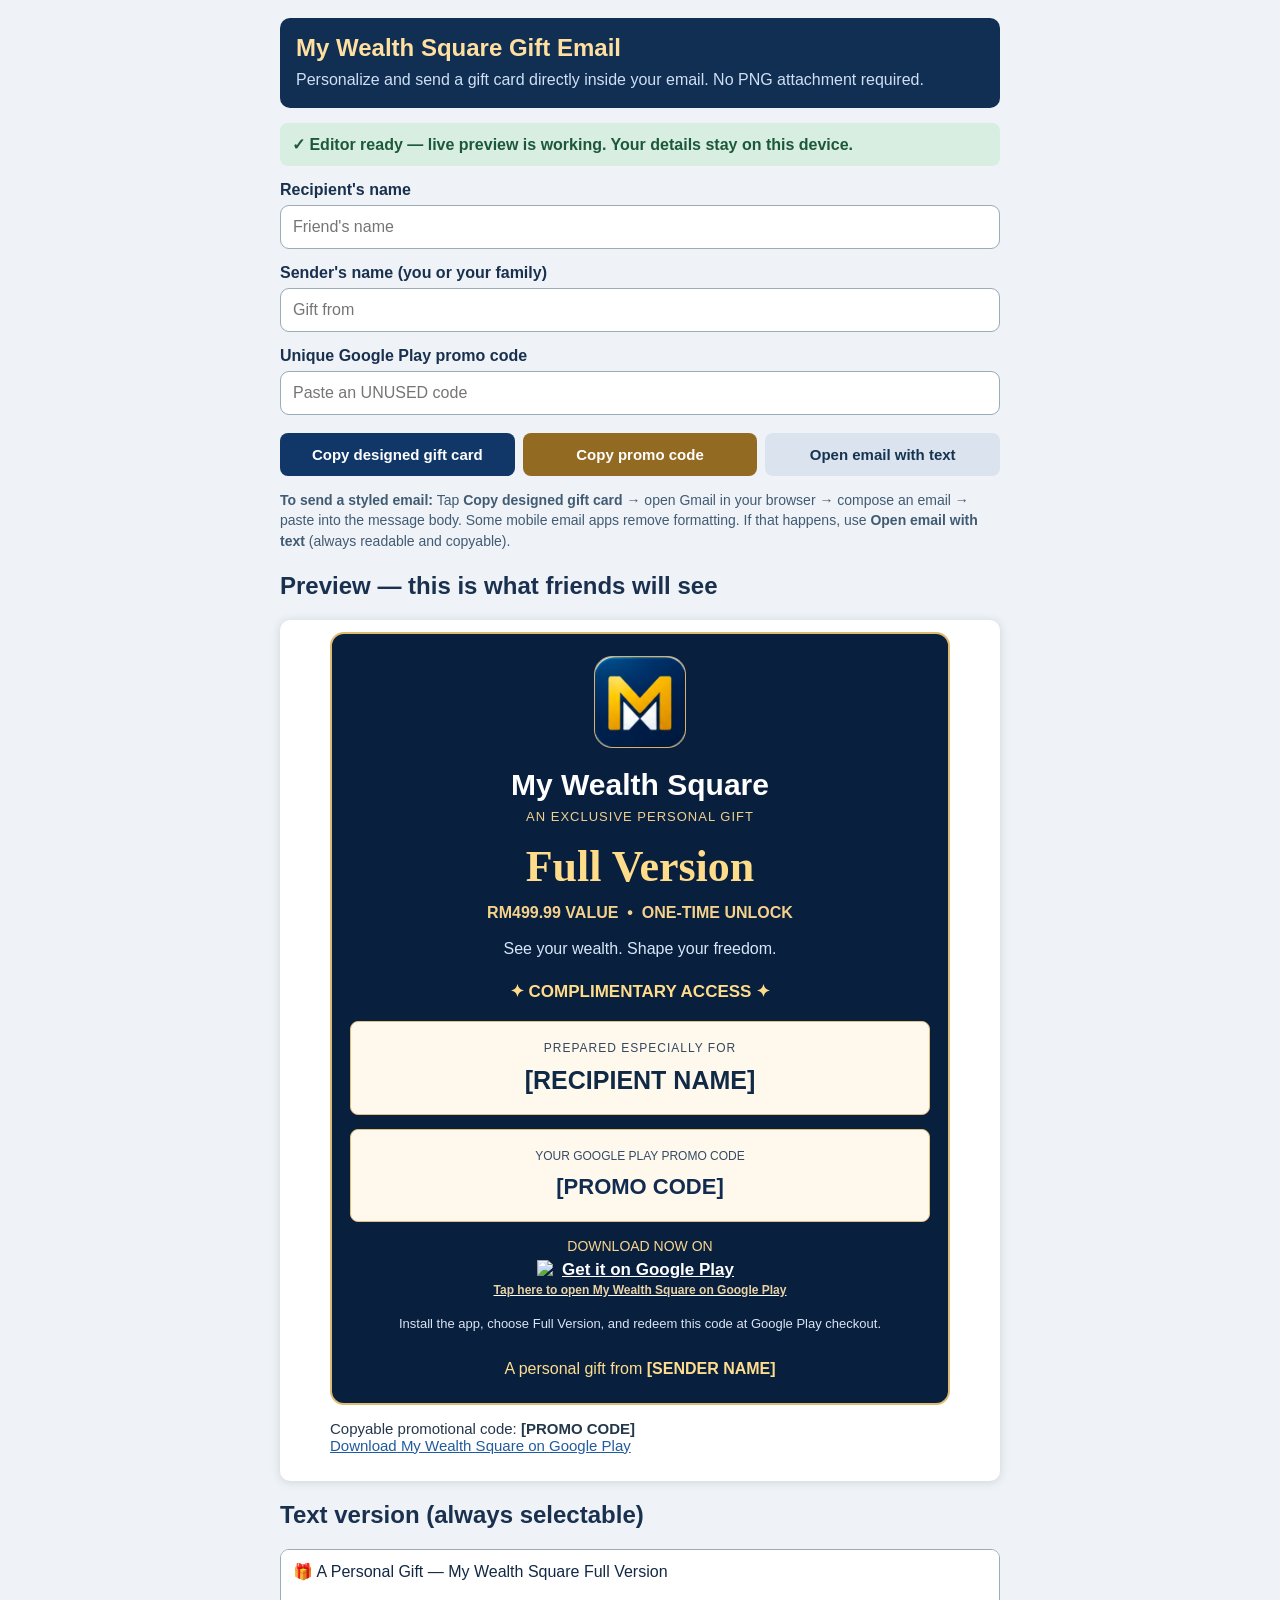
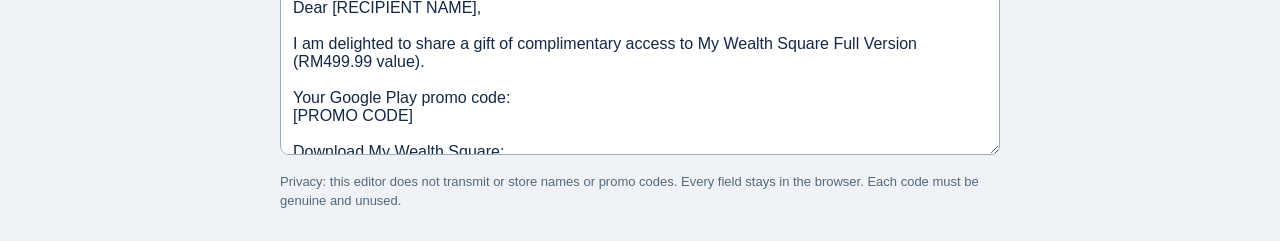
==== gift-email-maker.html @ 87fec9d0 "Add MWS gift email maker with clipboard fallback and editable names" ====
<!doctype html>
<html lang="en"><head><meta charset="utf-8"><meta name="viewport" content="width=device-width,initial-scale=1">
<title>My Wealth Square — Gift Email Maker</title>
<style>
:root{font-family:Arial,Helvetica,sans-serif;color:#19314f}*{box-sizing:border-box}body{background:#eff2f6;margin:0;padding:18px}main{max-width:720px;margin:0 auto}h1{font-size:24px;margin:5px 0 7px;color:#15345f}p{line-height:1.48}label{display:block;font-weight:700;margin:15px 0 6px}input,textarea{border:1px solid #9aabba;border-radius:9px;padding:12px;font:16px Arial;width:100%;background:white;color:#132845}input:focus,textarea:focus{outline:2px solid #d5af67}button{border:0;border-radius:8px;padding:13px 15px;background:#103767;color:#fff;font-weight:bold;font-size:15px;cursor:pointer}button.gold{background:#936a22}button.pale{background:#dae3ee;color:#153451}.buttons{display:flex;gap:8px;flex-wrap:wrap;margin:18px 0 8px}.buttons button{flex:1 1 180px}#ready{padding:12px;border-radius:8px;background:#fae4c7;color:#593d1b;font-weight:700;margin:12px 0}#ready.ok{background:#d8eee1;color:#1c583a}#status{display:none;padding:13px;background:#daebff;border-left:5px solid #2368a6;margin:10px 0 18px;font-weight:700;line-height:1.45}#status.show{display:block}.hint{font-size:14px;color:#415b74}.small{font-size:13px;color:#53697c}#emailPreview{background:#fff;border-radius:10px;padding:12px;box-shadow:0 1px 10px #cdd4db;user-select:text;-webkit-user-select:text}#emailPreview:focus{outline:2px solid #e4b55a}#manual{border:2px solid #c18a3f;padding:12px;background:#fff9eb;border-radius:9px;display:none;margin:16px 0}#manual.show{display:block}.topbar{background:#112e53;border-radius:10px;padding:16px;color:#eff5ff;margin:0 0 15px}.topbar p{margin:6px 0 0;color:#cfe0f5}a{color:#215b9d}h2{margin-top:20px}strong{overflow-wrap:anywhere}
</style></head><body><main>
<header class="topbar"><h1 style="color:#ffe0a0;margin:0">My Wealth Square Gift Email</h1><p>Personalize and send a gift card directly inside your email. No PNG attachment required.</p></header>
<div id="ready">Checking browser support… If this message never changes, open this file in Chrome instead of a document preview.</div>
<label for="recipient">Recipient's name</label><input id="recipient" placeholder="Friend's name" autocomplete="off">
<label for="sender">Sender's name (you or your family)</label><input id="sender" placeholder="Gift from" autocomplete="off">
<label for="promo">Unique Google Play promo code</label><input id="promo" placeholder="Paste an UNUSED code" autocomplete="off" spellcheck="false" autocapitalize="off">
<div class="buttons"><button type="button" id="copyCard">Copy designed gift card</button><button type="button" id="copyCode" class="gold">Copy promo code</button><button type="button" id="openEmail" class="pale">Open email with text</button></div>
<div id="status" role="status" aria-live="polite"></div>
<div id="manual"><b>Manual copying is available:</b><p>Tap the preview below, select the gift card, choose Copy, then paste into your email. On a computer you can also use Ctrl+C after pressing Select Gift Card.</p><button type="button" id="selectCard">Select gift card</button></div>
<p class="hint"><b>To send a styled email:</b> Tap <b>Copy designed gift card</b> → open Gmail in your browser → compose an email → paste into the message body. Some mobile email apps remove formatting. If that happens, use <b>Open email with text</b> (always readable and copyable).</p>
<h2>Preview — this is what friends will see</h2>
<div id="emailPreview" tabindex="0">
<table role="presentation" width="100%" style="border:2px solid #dbba72;background:#081e3d;color:#fff;font:16px Arial, sans-serif"><tr><td style="text-align:center;padding:25px;color:#ffe0a0;font-size:26px"><b>My Wealth Square</b></td></tr><tr><td style="text-align:center;padding:25px">A PERSONAL FULL VERSION GIFT<br><br>Enter details above to personalize.</td></tr></table>
</div>
<h2>Text version (always selectable)</h2><textarea id="plain" rows="10" readonly aria-label="Copyable plain-text gift email">A Personal Gift — My Wealth Square Full Version</textarea>
<p class="small">Privacy: this editor does not transmit or store names or promo codes. Every field stays in the browser. Each code must be genuine and unused.</p>
</main><script>
(function(){
'use strict';
const APP='https://play.google.com/store/apps/details?id=com.lbp.balancesheetsquare';
const LOGO='https://lbp1122.github.io/my-wealth-square-site/assets/mws-approved-logo.jpg';
const PLAY='https://play.google.com/intl/en_us/badges/static/images/badges/en_badge_web_generic.png';
const el=id=>document.getElementById(id);
const esc=s=>String(s).replace(/&/g,'&amp;').replace(/</g,'&lt;').replace(/>/g,'&gt;').replace(/"/g,'&quot;').replace(/'/g,'&#39;');
const vals=()=>({recipient:el('recipient').value.trim()||'[RECIPIENT NAME]',sender:el('sender').value.trim()||'[SENDER NAME]',code:el('promo').value.trim()||'[PROMO CODE]'});
function richHTML(){
 const v=vals(), to=esc(v.recipient),from=esc(v.sender),code=esc(v.code);
 return `<table role="presentation" cellpadding="0" cellspacing="0" border="0" width="100%" style="width:100%;max-width:620px;margin:0 auto;background:#091f3e;border:2px solid #dfbb72;border-radius:14px;color:#fff;font-family:Arial,Helvetica,sans-serif"><tr><td align="center" style="padding:22px 15px 4px"><img src="${LOGO}" width="92" height="92" alt="MWS" style="width:92px;height:92px;border-radius:18px;border:1px solid #d9b16a"></td></tr><tr><td align="center" style="color:#fff;font-size:30px;font-weight:bold;padding:12px 8px 5px">My Wealth Square</td></tr><tr><td align="center" style="color:#efd091;font-size:13px;letter-spacing:1px;padding:2px 12px">AN EXCLUSIVE PERSONAL GIFT</td></tr><tr><td align="center" style="font:bold 44px Georgia,serif;color:#ffdc8a;padding:15px 5px 4px">Full Version</td></tr><tr><td align="center" style="font:bold 16px Arial;color:#f5d28b;padding:8px 8px 10px">RM499.99 VALUE &nbsp;•&nbsp; ONE-TIME UNLOCK</td></tr><tr><td align="center" style="color:#d7e7fa;font:16px Arial;padding:8px 10px 18px">See your wealth. Shape your freedom.</td></tr><tr><td align="center" style="color:#ffdc8a;font-weight:bold;font-size:17px;padding:5px 10px 19px">✦ COMPLIMENTARY ACCESS ✦</td></tr><tr><td style="padding:0 18px"><table role="presentation" width="100%" style="width:100%;background:#fff9ed;border:1px solid #e1c07d;border-radius:8px"><tr><td align="center" style="color:#34475d;font-size:12px;letter-spacing:1px;padding:17px 8px 3px">PREPARED ESPECIALLY FOR</td></tr><tr><td align="center" style="color:#102944;font-size:25px;font-weight:bold;padding:6px 10px 17px;overflow-wrap:anywhere">${to}</td></tr></table></td></tr><tr><td style="padding:14px 18px 0"><table role="presentation" width="100%" style="width:100%;background:#fff9ed;border:1px solid #e1c07d;border-radius:8px"><tr><td align="center" style="color:#334b66;font-size:12px;padding:17px 8px 4px">YOUR GOOGLE PLAY PROMO CODE</td></tr><tr><td align="center" style="color:#112c50;font-size:22px;font-weight:bold;padding:5px 8px 19px;overflow-wrap:anywhere;user-select:text">${code}</td></tr></table></td></tr><tr><td align="center" style="padding:16px 15px 4px;color:#f7d58f;font-size:14px">DOWNLOAD NOW ON</td></tr><tr><td align="center" style="padding:2px 12px 10px"><a href="${APP}" target="_blank" style="display:inline-block;color:#fff;text-decoration:underline;font-size:17px;font-weight:bold"><img src="${PLAY}" alt="Get it on Google Play" width="206" style="display:block;width:206px;max-width:100%;border:0"><span style="display:block;color:#e9d2a4;font-size:12px;margin-top:3px">Tap here to open My Wealth Square on Google Play</span></a></td></tr><tr><td align="center" style="font-size:13px;color:#d9e4f4;padding:8px 12px 14px">Install the app, choose Full Version, and redeem this code at Google Play checkout.</td></tr><tr><td align="center" style="color:#ffdd8f;padding:15px 10px 25px;font-size:16px">A personal gift from <b>${from}</b></td></tr></table><p style="font:15px Arial,Helvetica,sans-serif;color:#24374b;margin:15px auto;max-width:620px">Copyable promotional code: <b>${code}</b><br><a href="${APP}">Download My Wealth Square on Google Play</a></p>`;
}
function plainText(){const v=vals();return `🎁 A Personal Gift — My Wealth Square Full Version

Dear ${v.recipient},

I am delighted to share a gift of complimentary access to My Wealth Square Full Version (RM499.99 value).

Your Google Play promo code:
${v.code}

Download My Wealth Square:
${APP}

Open the app, select Full Version and redeem the promo code through Google Play checkout.

A personal gift from ${v.sender}`;}
function update(){el('emailPreview').innerHTML=richHTML();el('plain').value=plainText();}
function show(s,kind='info'){const o=el('status');o.textContent=s;o.className='show';o.style.borderLeftColor=kind==='error'?'#b44931':'#2368a6';o.scrollIntoView({block:'nearest',behavior:'smooth'});}
function selectPreview(){const p=el('emailPreview'),range=document.createRange(),sel=window.getSelection();p.focus();range.selectNodeContents(p);sel.removeAllRanges();sel.addRange(range);}
function legacyCopySelection(){try{selectPreview();const success=document.execCommand('copy');window.getSelection()?.removeAllRanges();return !!success;}catch(e){return false;}}
function legacyCopyText(text){const ta=document.createElement('textarea');ta.value=text;ta.readOnly=true;ta.setAttribute('aria-hidden','true');ta.style.cssText='position:fixed;top:20px;left:10px;opacity:0.001;width:100px;height:20px';document.body.appendChild(ta);ta.focus();ta.select();let ok=false;try{ok=document.execCommand('copy');}catch(e){}ta.remove();return !!ok;}
function manualCopy(){el('manual').classList.add('show');show('Copying is blocked here. Select the gift card below and copy it manually, or use Open email with text.','error');}
// Use legacy selection during a direct click, BEFORE any asynchronous permission attempt.
el('copyCard').addEventListener('click',function(){update();show('Copying your formatted gift card…');
  if(legacyCopySelection()){show('✓ Formatted card copied. Now paste it into Gmail’s message body.');return;}
  if(navigator.clipboard && window.ClipboardItem && window.isSecureContext){
    const rich=richHTML(),plain=plainText();
    navigator.clipboard.write([new ClipboardItem({'text/html':new Blob([rich],{type:'text/html'}),'text/plain':new Blob([plain],{type:'text/plain'})})]).then(()=>show('✓ Formatted gift card copied. Paste into Gmail.')).catch(()=>manualCopy());
  }else manualCopy();
});
el('copyCode').addEventListener('click',function(){const c=el('promo').value.trim();if(!c){show('Please enter a real promotional code first.','error');el('promo').focus();return;}
if(legacyCopyText(c)){show('✓ Promotional code copied.');return;}
if(navigator.clipboard && window.isSecureContext){navigator.clipboard.writeText(c).then(()=>show('✓ Promotional code copied.')).catch(()=>{el('promo').focus();el('promo').select();show('Clipboard is blocked. Your code is selected: choose Copy from the phone menu.','error');});}
else{el('promo').focus();el('promo').select();show('Your code is selected. Choose Copy from the phone menu.','error');}
});
el('selectCard').addEventListener('click',function(){selectPreview();show('Gift card selected. Press Ctrl+C or tap Copy on the selection menu.');});
el('openEmail').addEventListener('click',function(){const subj='A personal gift for you — My Wealth Square Full Version';const body=plainText();const href='mailto:?subject='+encodeURIComponent(subj)+'&body='+encodeURIComponent(body);show('Opening your email app with a copyable code and a working Play Store link…');window.location.href=href;});
for(const id of ['recipient','sender','promo']) el(id).addEventListener('input',update);
update();el('ready').className='ok';el('ready').textContent='✓ Editor ready — live preview is working. Your details stay on this device.';
})();
</script></body></html>
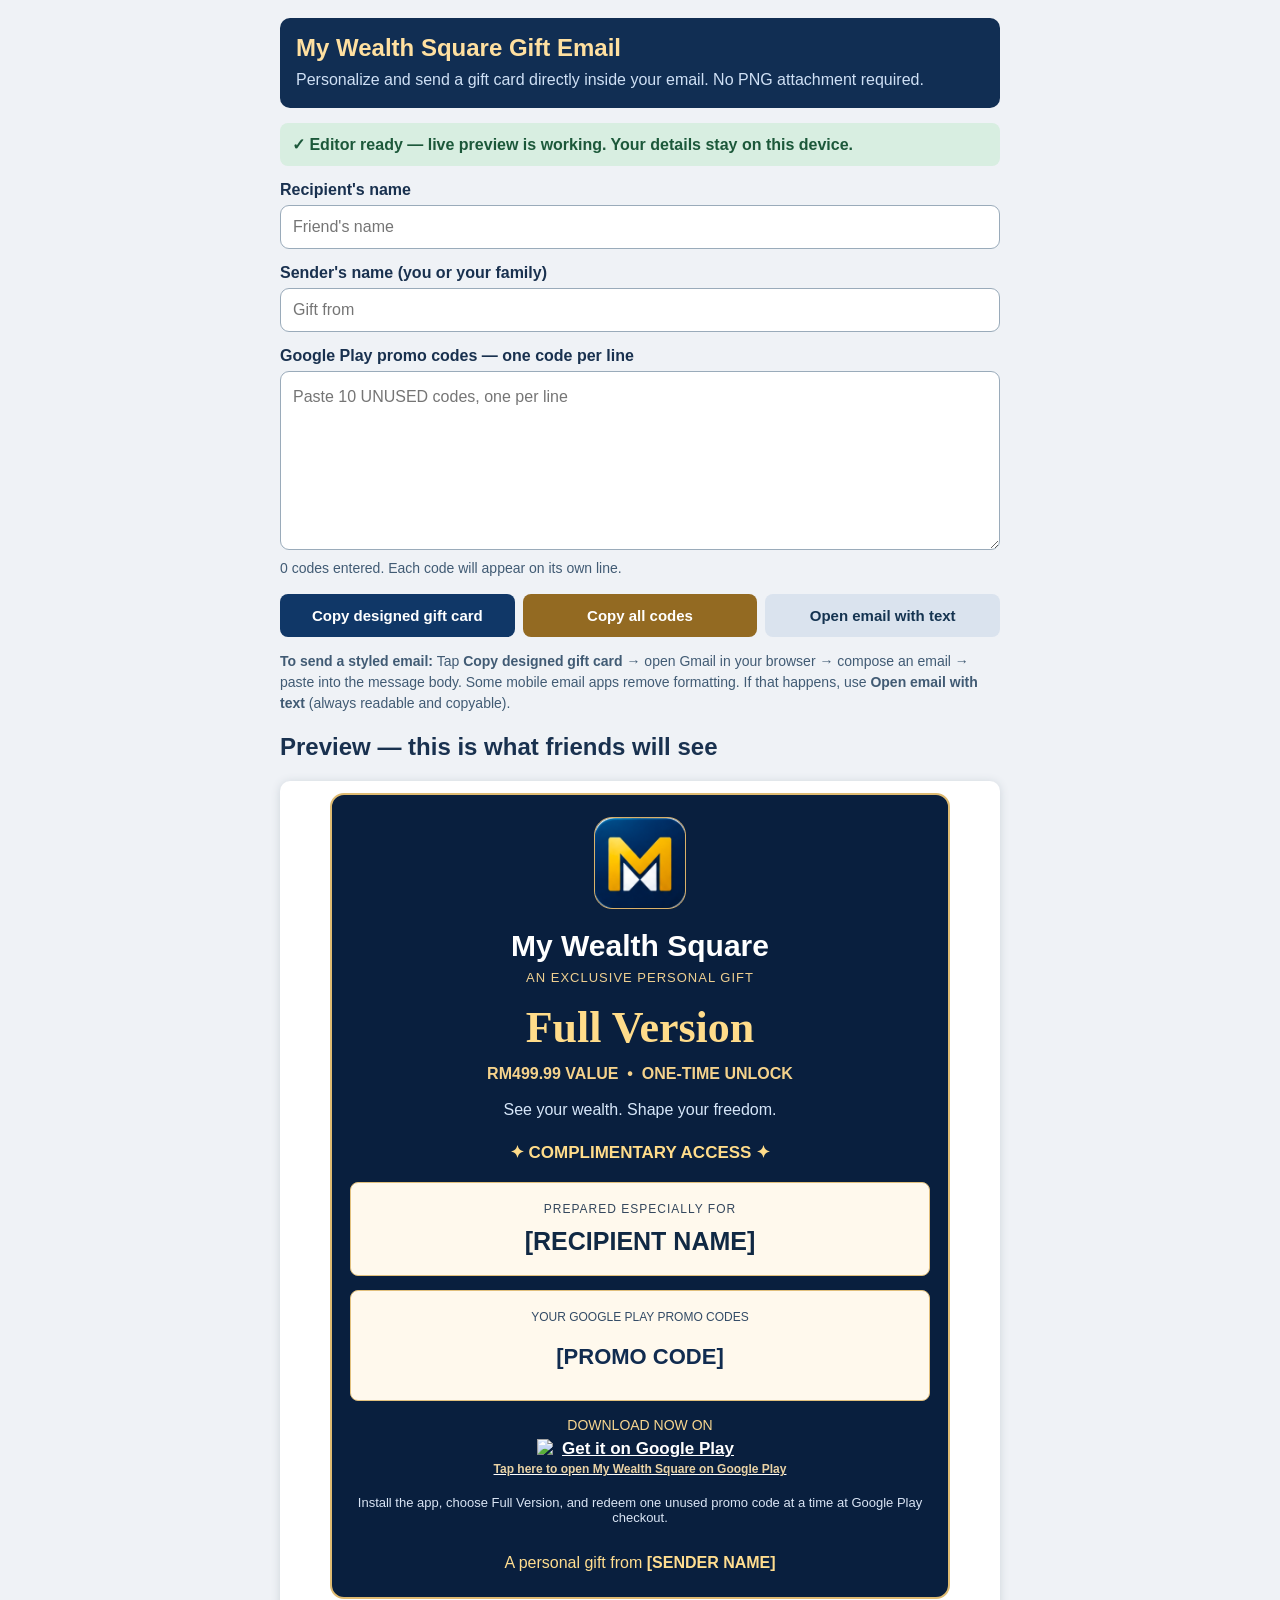
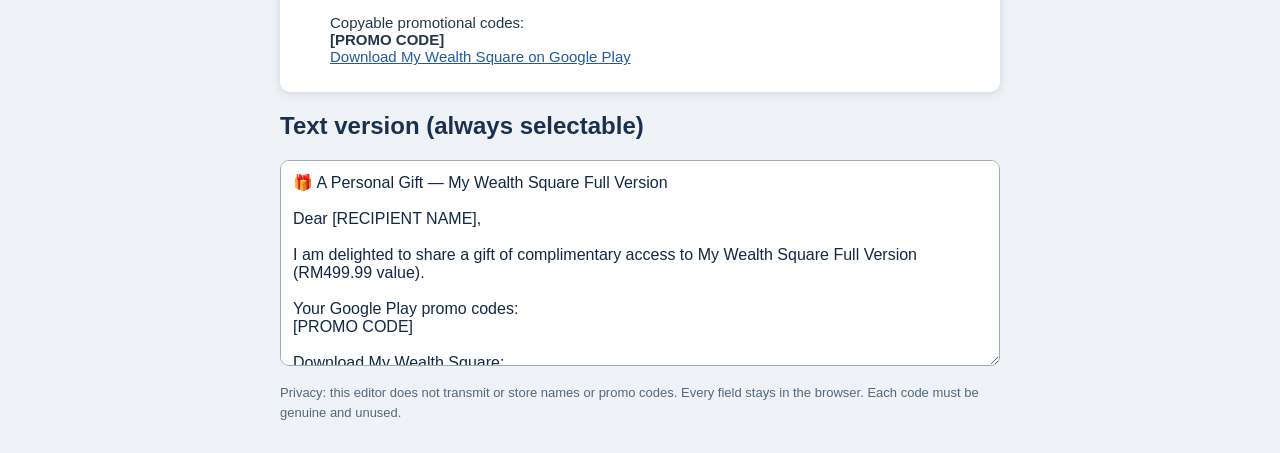
==== commit 7ccd153e: "Gift email maker: support multiple promo codes in one email" ====
--- a/gift-email-maker.html
+++ b/gift-email-maker.html
@@ -2,14 +2,15 @@
 <html lang="en"><head><meta charset="utf-8"><meta name="viewport" content="width=device-width,initial-scale=1">
 <title>My Wealth Square — Gift Email Maker</title>
 <style>
-:root{font-family:Arial,Helvetica,sans-serif;color:#19314f}*{box-sizing:border-box}body{background:#eff2f6;margin:0;padding:18px}main{max-width:720px;margin:0 auto}h1{font-size:24px;margin:5px 0 7px;color:#15345f}p{line-height:1.48}label{display:block;font-weight:700;margin:15px 0 6px}input,textarea{border:1px solid #9aabba;border-radius:9px;padding:12px;font:16px Arial;width:100%;background:white;color:#132845}input:focus,textarea:focus{outline:2px solid #d5af67}button{border:0;border-radius:8px;padding:13px 15px;background:#103767;color:#fff;font-weight:bold;font-size:15px;cursor:pointer}button.gold{background:#936a22}button.pale{background:#dae3ee;color:#153451}.buttons{display:flex;gap:8px;flex-wrap:wrap;margin:18px 0 8px}.buttons button{flex:1 1 180px}#ready{padding:12px;border-radius:8px;background:#fae4c7;color:#593d1b;font-weight:700;margin:12px 0}#ready.ok{background:#d8eee1;color:#1c583a}#status{display:none;padding:13px;background:#daebff;border-left:5px solid #2368a6;margin:10px 0 18px;font-weight:700;line-height:1.45}#status.show{display:block}.hint{font-size:14px;color:#415b74}.small{font-size:13px;color:#53697c}#emailPreview{background:#fff;border-radius:10px;padding:12px;box-shadow:0 1px 10px #cdd4db;user-select:text;-webkit-user-select:text}#emailPreview:focus{outline:2px solid #e4b55a}#manual{border:2px solid #c18a3f;padding:12px;background:#fff9eb;border-radius:9px;display:none;margin:16px 0}#manual.show{display:block}.topbar{background:#112e53;border-radius:10px;padding:16px;color:#eff5ff;margin:0 0 15px}.topbar p{margin:6px 0 0;color:#cfe0f5}a{color:#215b9d}h2{margin-top:20px}strong{overflow-wrap:anywhere}
+:root{font-family:Arial,Helvetica,sans-serif;color:#19314f}*{box-sizing:border-box}body{background:#eff2f6;margin:0;padding:18px}main{max-width:720px;margin:0 auto}h1{font-size:24px;margin:5px 0 7px;color:#15345f}p{line-height:1.48}label{display:block;font-weight:700;margin:15px 0 6px}input,textarea{border:1px solid #9aabba;border-radius:9px;padding:12px;font:16px Arial;width:100%;background:white;color:#132845}input:focus,textarea:focus{outline:2px solid #d5af67}#promo{min-height:155px;resize:vertical;line-height:1.6}#codeCount{margin-top:6px}button{border:0;border-radius:8px;padding:13px 15px;background:#103767;color:#fff;font-weight:bold;font-size:15px;cursor:pointer}button.gold{background:#936a22}button.pale{background:#dae3ee;color:#153451}.buttons{display:flex;gap:8px;flex-wrap:wrap;margin:18px 0 8px}.buttons button{flex:1 1 180px}#ready{padding:12px;border-radius:8px;background:#fae4c7;color:#593d1b;font-weight:700;margin:12px 0}#ready.ok{background:#d8eee1;color:#1c583a}#status{display:none;padding:13px;background:#daebff;border-left:5px solid #2368a6;margin:10px 0 18px;font-weight:700;line-height:1.45}#status.show{display:block}.hint{font-size:14px;color:#415b74}.small{font-size:13px;color:#53697c}#emailPreview{background:#fff;border-radius:10px;padding:12px;box-shadow:0 1px 10px #cdd4db;user-select:text;-webkit-user-select:text}#emailPreview:focus{outline:2px solid #e4b55a}#manual{border:2px solid #c18a3f;padding:12px;background:#fff9eb;border-radius:9px;display:none;margin:16px 0}#manual.show{display:block}.topbar{background:#112e53;border-radius:10px;padding:16px;color:#eff5ff;margin:0 0 15px}.topbar p{margin:6px 0 0;color:#cfe0f5}a{color:#215b9d}h2{margin-top:20px}strong{overflow-wrap:anywhere}
 </style></head><body><main>
 <header class="topbar"><h1 style="color:#ffe0a0;margin:0">My Wealth Square Gift Email</h1><p>Personalize and send a gift card directly inside your email. No PNG attachment required.</p></header>
 <div id="ready">Checking browser support… If this message never changes, open this file in Chrome instead of a document preview.</div>
 <label for="recipient">Recipient's name</label><input id="recipient" placeholder="Friend's name" autocomplete="off">
 <label for="sender">Sender's name (you or your family)</label><input id="sender" placeholder="Gift from" autocomplete="off">
-<label for="promo">Unique Google Play promo code</label><input id="promo" placeholder="Paste an UNUSED code" autocomplete="off" spellcheck="false" autocapitalize="off">
-<div class="buttons"><button type="button" id="copyCard">Copy designed gift card</button><button type="button" id="copyCode" class="gold">Copy promo code</button><button type="button" id="openEmail" class="pale">Open email with text</button></div>
+<label for="promo">Google Play promo codes — one code per line</label><textarea id="promo" rows="6" placeholder="Paste 10 UNUSED codes, one per line" autocomplete="off" spellcheck="false" autocapitalize="off" aria-describedby="codeCount"></textarea>
+<div id="codeCount" class="hint" aria-live="polite">0 codes entered. Paste one unused code on each line.</div>
+<div class="buttons"><button type="button" id="copyCard">Copy designed gift card</button><button type="button" id="copyCode" class="gold">Copy all codes</button><button type="button" id="openEmail" class="pale">Open email with text</button></div>
 <div id="status" role="status" aria-live="polite"></div>
 <div id="manual"><b>Manual copying is available:</b><p>Tap the preview below, select the gift card, choose Copy, then paste into your email. On a computer you can also use Ctrl+C after pressing Select Gift Card.</p><button type="button" id="selectCard">Select gift card</button></div>
 <p class="hint"><b>To send a styled email:</b> Tap <b>Copy designed gift card</b> → open Gmail in your browser → compose an email → paste into the message body. Some mobile email apps remove formatting. If that happens, use <b>Open email with text</b> (always readable and copyable).</p>
@@ -27,27 +28,36 @@
 const PLAY='https://play.google.com/intl/en_us/badges/static/images/badges/en_badge_web_generic.png';
 const el=id=>document.getElementById(id);
 const esc=s=>String(s).replace(/&/g,'&amp;').replace(/</g,'&lt;').replace(/>/g,'&gt;').replace(/"/g,'&quot;').replace(/'/g,'&#39;');
-const vals=()=>({recipient:el('recipient').value.trim()||'[RECIPIENT NAME]',sender:el('sender').value.trim()||'[SENDER NAME]',code:el('promo').value.trim()||'[PROMO CODE]'});
+const codes=()=>el('promo').value.split(/\r?\n/).map(line=>line.trim()).filter(Boolean);
+const vals=()=>({recipient:el('recipient').value.trim()||'[RECIPIENT NAME]',sender:el('sender').value.trim()||'[SENDER NAME]',codes:codes()});
 function richHTML(){
- const v=vals(), to=esc(v.recipient),from=esc(v.sender),code=esc(v.code);
- return `<table role="presentation" cellpadding="0" cellspacing="0" border="0" width="100%" style="width:100%;max-width:620px;margin:0 auto;background:#091f3e;border:2px solid #dfbb72;border-radius:14px;color:#fff;font-family:Arial,Helvetica,sans-serif"><tr><td align="center" style="padding:22px 15px 4px"><img src="${LOGO}" width="92" height="92" alt="MWS" style="width:92px;height:92px;border-radius:18px;border:1px solid #d9b16a"></td></tr><tr><td align="center" style="color:#fff;font-size:30px;font-weight:bold;padding:12px 8px 5px">My Wealth Square</td></tr><tr><td align="center" style="color:#efd091;font-size:13px;letter-spacing:1px;padding:2px 12px">AN EXCLUSIVE PERSONAL GIFT</td></tr><tr><td align="center" style="font:bold 44px Georgia,serif;color:#ffdc8a;padding:15px 5px 4px">Full Version</td></tr><tr><td align="center" style="font:bold 16px Arial;color:#f5d28b;padding:8px 8px 10px">RM499.99 VALUE &nbsp;•&nbsp; ONE-TIME UNLOCK</td></tr><tr><td align="center" style="color:#d7e7fa;font:16px Arial;padding:8px 10px 18px">See your wealth. Shape your freedom.</td></tr><tr><td align="center" style="color:#ffdc8a;font-weight:bold;font-size:17px;padding:5px 10px 19px">✦ COMPLIMENTARY ACCESS ✦</td></tr><tr><td style="padding:0 18px"><table role="presentation" width="100%" style="width:100%;background:#fff9ed;border:1px solid #e1c07d;border-radius:8px"><tr><td align="center" style="color:#34475d;font-size:12px;letter-spacing:1px;padding:17px 8px 3px">PREPARED ESPECIALLY FOR</td></tr><tr><td align="center" style="color:#102944;font-size:25px;font-weight:bold;padding:6px 10px 17px;overflow-wrap:anywhere">${to}</td></tr></table></td></tr><tr><td style="padding:14px 18px 0"><table role="presentation" width="100%" style="width:100%;background:#fff9ed;border:1px solid #e1c07d;border-radius:8px"><tr><td align="center" style="color:#334b66;font-size:12px;padding:17px 8px 4px">YOUR GOOGLE PLAY PROMO CODE</td></tr><tr><td align="center" style="color:#112c50;font-size:22px;font-weight:bold;padding:5px 8px 19px;overflow-wrap:anywhere;user-select:text">${code}</td></tr></table></td></tr><tr><td align="center" style="padding:16px 15px 4px;color:#f7d58f;font-size:14px">DOWNLOAD NOW ON</td></tr><tr><td align="center" style="padding:2px 12px 10px"><a href="${APP}" target="_blank" style="display:inline-block;color:#fff;text-decoration:underline;font-size:17px;font-weight:bold"><img src="${PLAY}" alt="Get it on Google Play" width="206" style="display:block;width:206px;max-width:100%;border:0"><span style="display:block;color:#e9d2a4;font-size:12px;margin-top:3px">Tap here to open My Wealth Square on Google Play</span></a></td></tr><tr><td align="center" style="font-size:13px;color:#d9e4f4;padding:8px 12px 14px">Install the app, choose Full Version, and redeem this code at Google Play checkout.</td></tr><tr><td align="center" style="color:#ffdd8f;padding:15px 10px 25px;font-size:16px">A personal gift from <b>${from}</b></td></tr></table><p style="font:15px Arial,Helvetica,sans-serif;color:#24374b;margin:15px auto;max-width:620px">Copyable promotional code: <b>${code}</b><br><a href="${APP}">Download My Wealth Square on Google Play</a></p>`;
+ const v=vals(), to=esc(v.recipient),from=esc(v.sender);
+ const visibleCodes=v.codes.length?v.codes:['[PROMO CODE]'];
+ const codeRows=visibleCodes.map((c,i)=>'<div style="margin:5px 0;line-height:1.55;overflow-wrap:anywhere;user-select:text">'+(v.codes.length>1?'<span style="font-size:14px;color:#687c8e">'+(i+1)+'. </span>':'')+esc(c)+'</div>').join('');
+ const footerCodes=visibleCodes.map((c,i)=>(v.codes.length>1?(i+1)+'. ':'')+esc(c)).join('<br>');
+ return `<table role="presentation" cellpadding="0" cellspacing="0" border="0" width="100%" style="width:100%;max-width:620px;margin:0 auto;background:#091f3e;border:2px solid #dfbb72;border-radius:14px;color:#fff;font-family:Arial,Helvetica,sans-serif"><tr><td align="center" style="padding:22px 15px 4px"><img src="${LOGO}" width="92" height="92" alt="MWS" style="width:92px;height:92px;border-radius:18px;border:1px solid #d9b16a"></td></tr><tr><td align="center" style="color:#fff;font-size:30px;font-weight:bold;padding:12px 8px 5px">My Wealth Square</td></tr><tr><td align="center" style="color:#efd091;font-size:13px;letter-spacing:1px;padding:2px 12px">AN EXCLUSIVE PERSONAL GIFT</td></tr><tr><td align="center" style="font:bold 44px Georgia,serif;color:#ffdc8a;padding:15px 5px 4px">Full Version</td></tr><tr><td align="center" style="font:bold 16px Arial;color:#f5d28b;padding:8px 8px 10px">${v.codes.length>1?'RM499.99 VALUE PER CODE':'RM499.99 VALUE'} &nbsp;•&nbsp; ONE-TIME UNLOCK</td></tr><tr><td align="center" style="color:#d7e7fa;font:16px Arial;padding:8px 10px 18px">See your wealth. Shape your freedom.</td></tr><tr><td align="center" style="color:#ffdc8a;font-weight:bold;font-size:17px;padding:5px 10px 19px">✦ COMPLIMENTARY ACCESS ✦</td></tr><tr><td style="padding:0 18px"><table role="presentation" width="100%" style="width:100%;background:#fff9ed;border:1px solid #e1c07d;border-radius:8px"><tr><td align="center" style="color:#34475d;font-size:12px;letter-spacing:1px;padding:17px 8px 3px">PREPARED ESPECIALLY FOR</td></tr><tr><td align="center" style="color:#102944;font-size:25px;font-weight:bold;padding:6px 10px 17px;overflow-wrap:anywhere">${to}</td></tr></table></td></tr><tr><td style="padding:14px 18px 0"><table role="presentation" width="100%" style="width:100%;background:#fff9ed;border:1px solid #e1c07d;border-radius:8px"><tr><td align="center" style="color:#334b66;font-size:12px;padding:17px 8px 4px">${v.codes.length===1?'YOUR GOOGLE PLAY PROMO CODE':'YOUR GOOGLE PLAY PROMO CODES'}</td></tr><tr><td align="center" style="color:#112c50;font-size:22px;font-weight:bold;padding:5px 8px 19px;overflow-wrap:anywhere;user-select:text">${codeRows}</td></tr></table></td></tr><tr><td align="center" style="padding:16px 15px 4px;color:#f7d58f;font-size:14px">DOWNLOAD NOW ON</td></tr><tr><td align="center" style="padding:2px 12px 10px"><a href="${APP}" target="_blank" style="display:inline-block;color:#fff;text-decoration:underline;font-size:17px;font-weight:bold"><img src="${PLAY}" alt="Get it on Google Play" width="206" style="display:block;width:206px;max-width:100%;border:0"><span style="display:block;color:#e9d2a4;font-size:12px;margin-top:3px">Tap here to open My Wealth Square on Google Play</span></a></td></tr><tr><td align="center" style="font-size:13px;color:#d9e4f4;padding:8px 12px 14px">Install the app, choose Full Version, and redeem one unused promo code at a time at Google Play checkout.</td></tr><tr><td align="center" style="color:#ffdd8f;padding:15px 10px 25px;font-size:16px">A personal gift from <b>${from}</b></td></tr></table><p style="font:15px Arial,Helvetica,sans-serif;color:#24374b;margin:15px auto;max-width:620px">${v.codes.length===1?'Copyable promotional code':'Copyable promotional codes'}:<br><b>${footerCodes}</b><br><a href="${APP}">Download My Wealth Square on Google Play</a></p>`;
 }
-function plainText(){const v=vals();return `🎁 A Personal Gift — My Wealth Square Full Version
+function plainText(){const v=vals();const lineCodes=(v.codes.length?v.codes:['[PROMO CODE]']).map((c,i)=>(v.codes.length>1?(i+1)+'. ':'')+c).join('\n');return `🎁 A Personal Gift — My Wealth Square Full Version
 
 Dear ${v.recipient},
 
 I am delighted to share a gift of complimentary access to My Wealth Square Full Version (RM499.99 value).
 
-Your Google Play promo code:
-${v.code}
+Your Google Play promo code${v.codes.length===1?'':'s'}:
+${lineCodes}
 
 Download My Wealth Square:
 ${APP}
 
-Open the app, select Full Version and redeem the promo code through Google Play checkout.
+Open the app, select Full Version and redeem one unused promo code at a time through Google Play checkout.
 
 A personal gift from ${v.sender}`;}
-function update(){el('emailPreview').innerHTML=richHTML();el('plain').value=plainText();}
+function update(){
+ const entered=codes(), duplicates=entered.length-new Set(entered.map(c=>c.toUpperCase())).size;
+ el('emailPreview').innerHTML=richHTML();el('plain').value=plainText();
+ el('codeCount').textContent=entered.length+' code'+(entered.length===1?'':'s')+' entered. '+(duplicates?'⚠ '+duplicates+' duplicate code'+(duplicates===1?'':'s')+' — check before sending.':'Each code will appear on its own line.');
+ el('codeCount').style.color=duplicates?'#a43e26':'#415b74';
+}
 function show(s,kind='info'){const o=el('status');o.textContent=s;o.className='show';o.style.borderLeftColor=kind==='error'?'#b44931':'#2368a6';o.scrollIntoView({block:'nearest',behavior:'smooth'});}
 function selectPreview(){const p=el('emailPreview'),range=document.createRange(),sel=window.getSelection();p.focus();range.selectNodeContents(p);sel.removeAllRanges();sel.addRange(range);}
 function legacyCopySelection(){try{selectPreview();const success=document.execCommand('copy');window.getSelection()?.removeAllRanges();return !!success;}catch(e){return false;}}
@@ -61,13 +71,13 @@
     navigator.clipboard.write([new ClipboardItem({'text/html':new Blob([rich],{type:'text/html'}),'text/plain':new Blob([plain],{type:'text/plain'})})]).then(()=>show('✓ Formatted gift card copied. Paste into Gmail.')).catch(()=>manualCopy());
   }else manualCopy();
 });
-el('copyCode').addEventListener('click',function(){const c=el('promo').value.trim();if(!c){show('Please enter a real promotional code first.','error');el('promo').focus();return;}
-if(legacyCopyText(c)){show('✓ Promotional code copied.');return;}
-if(navigator.clipboard && window.isSecureContext){navigator.clipboard.writeText(c).then(()=>show('✓ Promotional code copied.')).catch(()=>{el('promo').focus();el('promo').select();show('Clipboard is blocked. Your code is selected: choose Copy from the phone menu.','error');});}
-else{el('promo').focus();el('promo').select();show('Your code is selected. Choose Copy from the phone menu.','error');}
+el('copyCode').addEventListener('click',function(){const c=codes().join('\n');if(!c){show('Please enter at least one real promotional code first.','error');el('promo').focus();return;}
+if(legacyCopyText(c)){show('✓ All promo codes copied, one per line.');return;}
+if(navigator.clipboard && window.isSecureContext){navigator.clipboard.writeText(c).then(()=>show('✓ All promo codes copied, one per line.')).catch(()=>{el('promo').focus();el('promo').select();show('Clipboard is blocked. Your codes are selected: choose Copy from the phone menu.','error');});}
+else{el('promo').focus();el('promo').select();show('Your codes are selected. Choose Copy from the phone menu.','error');}
 });
 el('selectCard').addEventListener('click',function(){selectPreview();show('Gift card selected. Press Ctrl+C or tap Copy on the selection menu.');});
-el('openEmail').addEventListener('click',function(){const subj='A personal gift for you — My Wealth Square Full Version';const body=plainText();const href='mailto:?subject='+encodeURIComponent(subj)+'&body='+encodeURIComponent(body);show('Opening your email app with a copyable code and a working Play Store link…');window.location.href=href;});
+el('openEmail').addEventListener('click',function(){const subj='A personal gift for you — My Wealth Square Full Version';const body=plainText();const href='mailto:?subject='+encodeURIComponent(subj)+'&body='+encodeURIComponent(body);show('Opening your email app with all codes on separate lines and a working Play Store link…');window.location.href=href;});
 for(const id of ['recipient','sender','promo']) el(id).addEventListener('input',update);
 update();el('ready').className='ok';el('ready').textContent='✓ Editor ready — live preview is working. Your details stay on this device.';
 })();
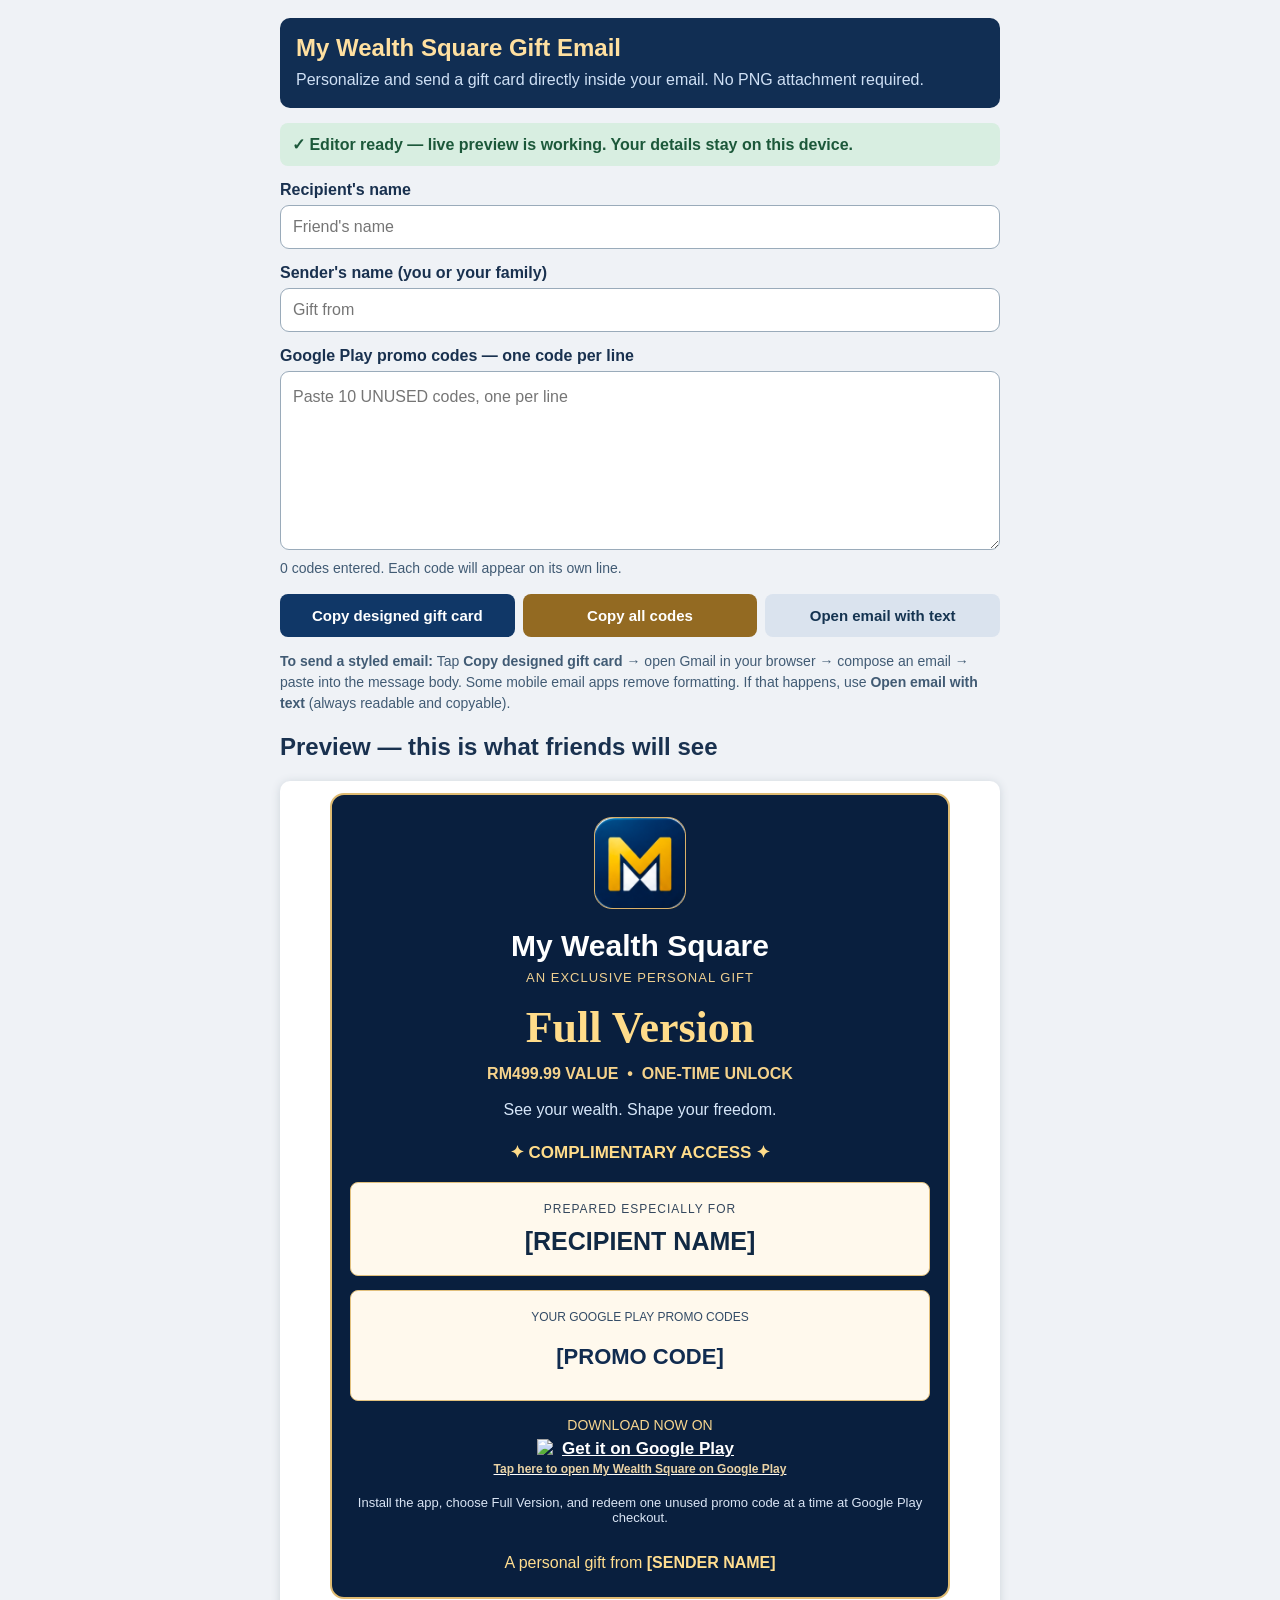
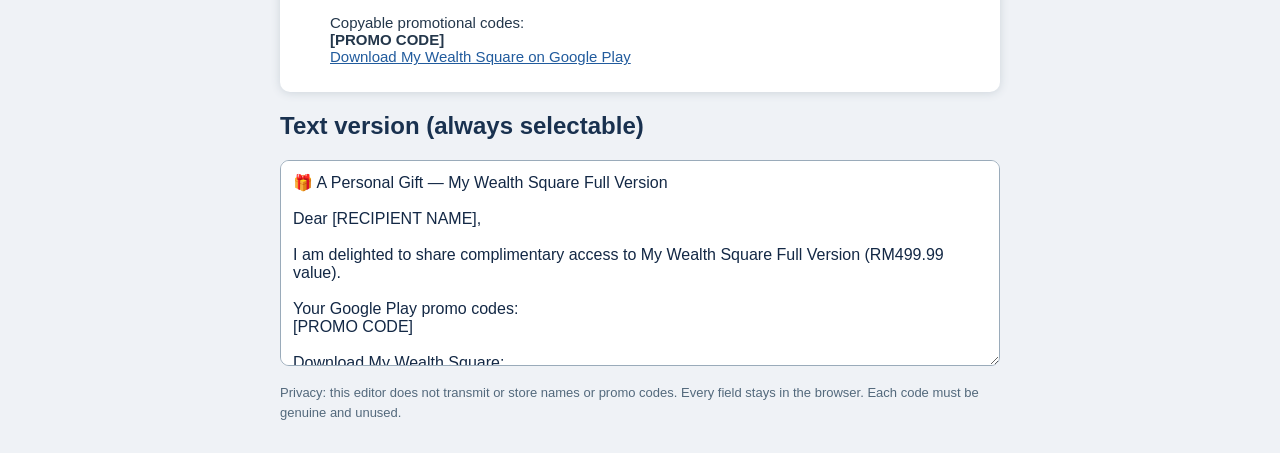
==== commit e8225e30: "Clarify per-code gift value in bulk email text" ====
--- a/gift-email-maker.html
+++ b/gift-email-maker.html
@@ -41,7 +41,7 @@
 
 Dear ${v.recipient},
 
-I am delighted to share a gift of complimentary access to My Wealth Square Full Version (RM499.99 value).
+I am delighted to share complimentary access to My Wealth Square Full Version (RM499.99 value${v.codes.length>1?' per code':''}).
 
 Your Google Play promo code${v.codes.length===1?'':'s'}:
 ${lineCodes}
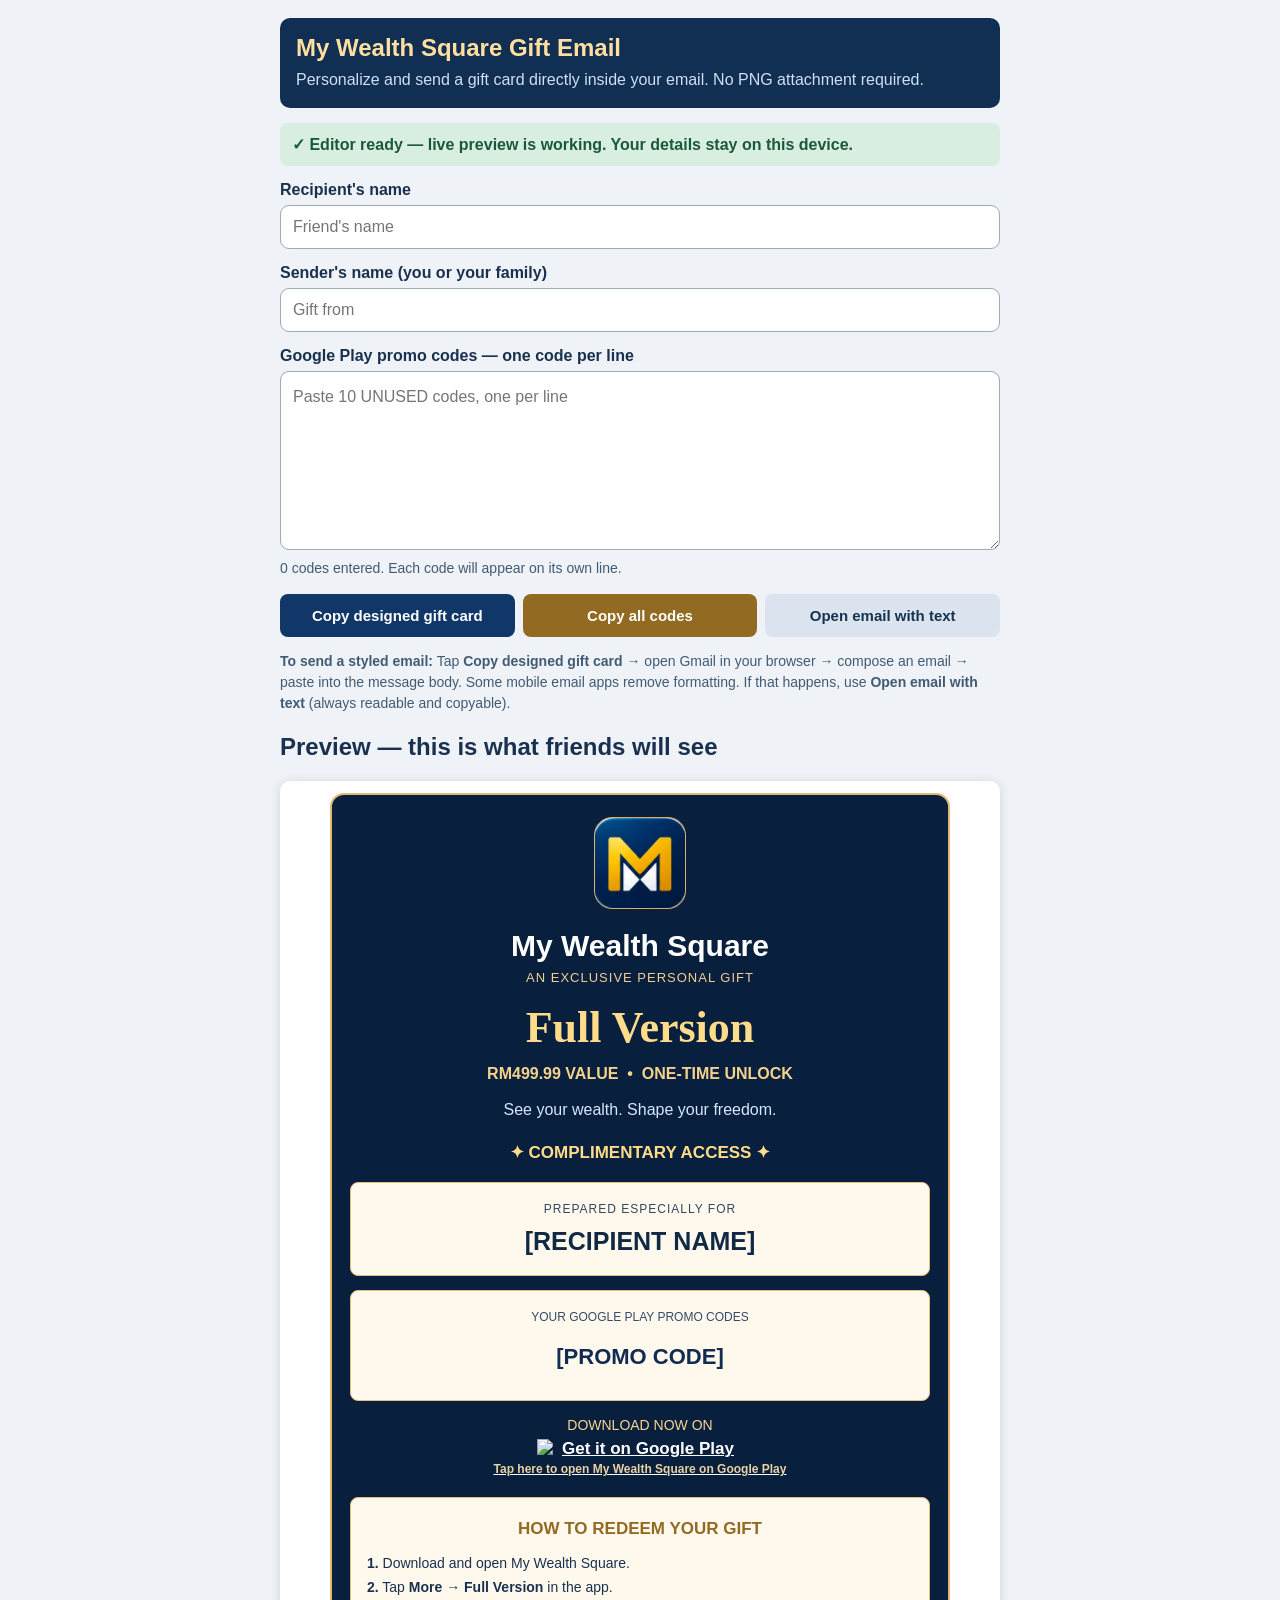
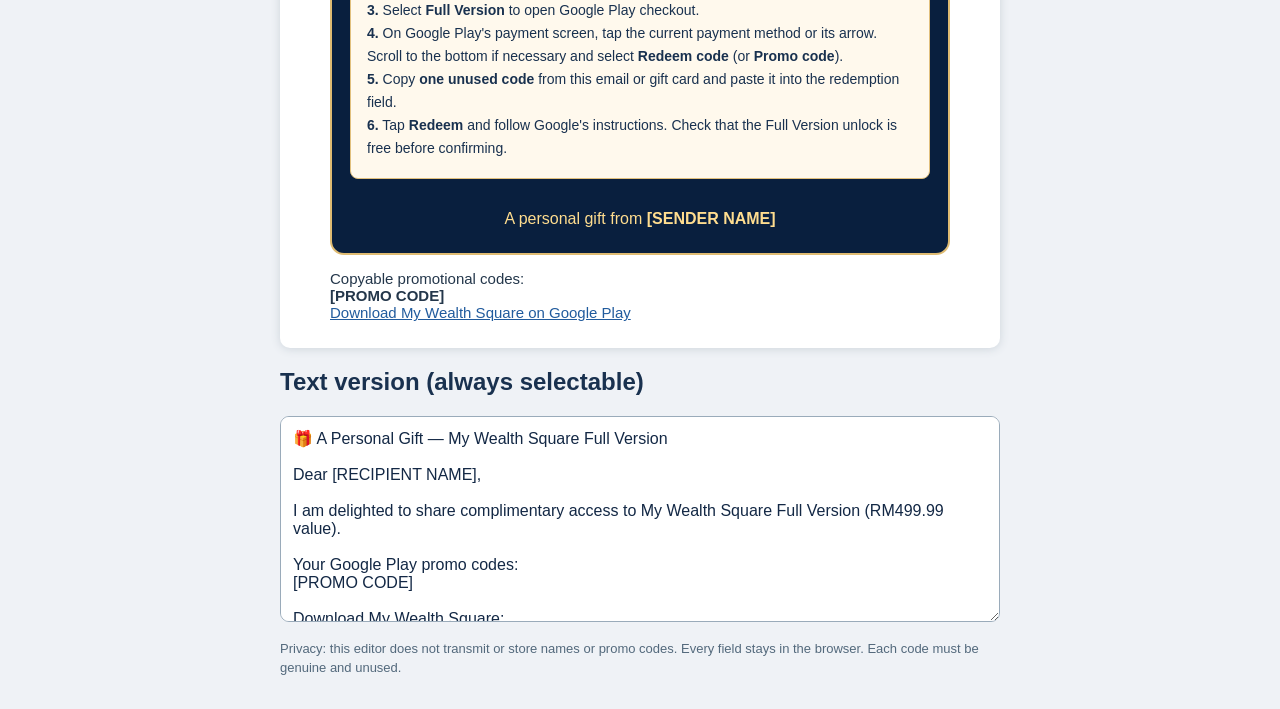
==== commit 66641d2b: "Add step-by-step Google Play promo redemption to gift emails" ====
--- a/gift-email-maker.html
+++ b/gift-email-maker.html
@@ -35,7 +35,15 @@
  const visibleCodes=v.codes.length?v.codes:['[PROMO CODE]'];
  const codeRows=visibleCodes.map((c,i)=>'<div style="margin:5px 0;line-height:1.55;overflow-wrap:anywhere;user-select:text">'+(v.codes.length>1?'<span style="font-size:14px;color:#687c8e">'+(i+1)+'. </span>':'')+esc(c)+'</div>').join('');
  const footerCodes=visibleCodes.map((c,i)=>(v.codes.length>1?(i+1)+'. ':'')+esc(c)).join('<br>');
- return `<table role="presentation" cellpadding="0" cellspacing="0" border="0" width="100%" style="width:100%;max-width:620px;margin:0 auto;background:#091f3e;border:2px solid #dfbb72;border-radius:14px;color:#fff;font-family:Arial,Helvetica,sans-serif"><tr><td align="center" style="padding:22px 15px 4px"><img src="${LOGO}" width="92" height="92" alt="MWS" style="width:92px;height:92px;border-radius:18px;border:1px solid #d9b16a"></td></tr><tr><td align="center" style="color:#fff;font-size:30px;font-weight:bold;padding:12px 8px 5px">My Wealth Square</td></tr><tr><td align="center" style="color:#efd091;font-size:13px;letter-spacing:1px;padding:2px 12px">AN EXCLUSIVE PERSONAL GIFT</td></tr><tr><td align="center" style="font:bold 44px Georgia,serif;color:#ffdc8a;padding:15px 5px 4px">Full Version</td></tr><tr><td align="center" style="font:bold 16px Arial;color:#f5d28b;padding:8px 8px 10px">${v.codes.length>1?'RM499.99 VALUE PER CODE':'RM499.99 VALUE'} &nbsp;•&nbsp; ONE-TIME UNLOCK</td></tr><tr><td align="center" style="color:#d7e7fa;font:16px Arial;padding:8px 10px 18px">See your wealth. Shape your freedom.</td></tr><tr><td align="center" style="color:#ffdc8a;font-weight:bold;font-size:17px;padding:5px 10px 19px">✦ COMPLIMENTARY ACCESS ✦</td></tr><tr><td style="padding:0 18px"><table role="presentation" width="100%" style="width:100%;background:#fff9ed;border:1px solid #e1c07d;border-radius:8px"><tr><td align="center" style="color:#34475d;font-size:12px;letter-spacing:1px;padding:17px 8px 3px">PREPARED ESPECIALLY FOR</td></tr><tr><td align="center" style="color:#102944;font-size:25px;font-weight:bold;padding:6px 10px 17px;overflow-wrap:anywhere">${to}</td></tr></table></td></tr><tr><td style="padding:14px 18px 0"><table role="presentation" width="100%" style="width:100%;background:#fff9ed;border:1px solid #e1c07d;border-radius:8px"><tr><td align="center" style="color:#334b66;font-size:12px;padding:17px 8px 4px">${v.codes.length===1?'YOUR GOOGLE PLAY PROMO CODE':'YOUR GOOGLE PLAY PROMO CODES'}</td></tr><tr><td align="center" style="color:#112c50;font-size:22px;font-weight:bold;padding:5px 8px 19px;overflow-wrap:anywhere;user-select:text">${codeRows}</td></tr></table></td></tr><tr><td align="center" style="padding:16px 15px 4px;color:#f7d58f;font-size:14px">DOWNLOAD NOW ON</td></tr><tr><td align="center" style="padding:2px 12px 10px"><a href="${APP}" target="_blank" style="display:inline-block;color:#fff;text-decoration:underline;font-size:17px;font-weight:bold"><img src="${PLAY}" alt="Get it on Google Play" width="206" style="display:block;width:206px;max-width:100%;border:0"><span style="display:block;color:#e9d2a4;font-size:12px;margin-top:3px">Tap here to open My Wealth Square on Google Play</span></a></td></tr><tr><td align="center" style="font-size:13px;color:#d9e4f4;padding:8px 12px 14px">Install the app, choose Full Version, and redeem one unused promo code at a time at Google Play checkout.</td></tr><tr><td align="center" style="color:#ffdd8f;padding:15px 10px 25px;font-size:16px">A personal gift from <b>${from}</b></td></tr></table><p style="font:15px Arial,Helvetica,sans-serif;color:#24374b;margin:15px auto;max-width:620px">${v.codes.length===1?'Copyable promotional code':'Copyable promotional codes'}:<br><b>${footerCodes}</b><br><a href="${APP}">Download My Wealth Square on Google Play</a></p>`;
+ return `<table role="presentation" cellpadding="0" cellspacing="0" border="0" width="100%" style="width:100%;max-width:620px;margin:0 auto;background:#091f3e;border:2px solid #dfbb72;border-radius:14px;color:#fff;font-family:Arial,Helvetica,sans-serif"><tr><td align="center" style="padding:22px 15px 4px"><img src="${LOGO}" width="92" height="92" alt="MWS" style="width:92px;height:92px;border-radius:18px;border:1px solid #d9b16a"></td></tr><tr><td align="center" style="color:#fff;font-size:30px;font-weight:bold;padding:12px 8px 5px">My Wealth Square</td></tr><tr><td align="center" style="color:#efd091;font-size:13px;letter-spacing:1px;padding:2px 12px">AN EXCLUSIVE PERSONAL GIFT</td></tr><tr><td align="center" style="font:bold 44px Georgia,serif;color:#ffdc8a;padding:15px 5px 4px">Full Version</td></tr><tr><td align="center" style="font:bold 16px Arial;color:#f5d28b;padding:8px 8px 10px">${v.codes.length>1?'RM499.99 VALUE PER CODE':'RM499.99 VALUE'} &nbsp;•&nbsp; ONE-TIME UNLOCK</td></tr><tr><td align="center" style="color:#d7e7fa;font:16px Arial;padding:8px 10px 18px">See your wealth. Shape your freedom.</td></tr><tr><td align="center" style="color:#ffdc8a;font-weight:bold;font-size:17px;padding:5px 10px 19px">✦ COMPLIMENTARY ACCESS ✦</td></tr><tr><td style="padding:0 18px"><table role="presentation" width="100%" style="width:100%;background:#fff9ed;border:1px solid #e1c07d;border-radius:8px"><tr><td align="center" style="color:#34475d;font-size:12px;letter-spacing:1px;padding:17px 8px 3px">PREPARED ESPECIALLY FOR</td></tr><tr><td align="center" style="color:#102944;font-size:25px;font-weight:bold;padding:6px 10px 17px;overflow-wrap:anywhere">${to}</td></tr></table></td></tr><tr><td style="padding:14px 18px 0"><table role="presentation" width="100%" style="width:100%;background:#fff9ed;border:1px solid #e1c07d;border-radius:8px"><tr><td align="center" style="color:#334b66;font-size:12px;padding:17px 8px 4px">${v.codes.length===1?'YOUR GOOGLE PLAY PROMO CODE':'YOUR GOOGLE PLAY PROMO CODES'}</td></tr><tr><td align="center" style="color:#112c50;font-size:22px;font-weight:bold;padding:5px 8px 19px;overflow-wrap:anywhere;user-select:text">${codeRows}</td></tr></table></td></tr><tr><td align="center" style="padding:16px 15px 4px;color:#f7d58f;font-size:14px">DOWNLOAD NOW ON</td></tr><tr><td align="center" style="padding:2px 12px 10px"><a href="${APP}" target="_blank" style="display:inline-block;color:#fff;text-decoration:underline;font-size:17px;font-weight:bold"><img src="${PLAY}" alt="Get it on Google Play" width="206" style="display:block;width:206px;max-width:100%;border:0"><span style="display:block;color:#e9d2a4;font-size:12px;margin-top:3px">Tap here to open My Wealth Square on Google Play</span></a></td></tr><tr><td style="padding:10px 18px 16px"><table role="presentation" width="100%" cellpadding="0" cellspacing="0" style="width:100%;background:#fff9ed;border:1px solid #e1c07d;border-radius:8px"><tr><td style="padding:17px 16px 18px;color:#19314f;font:14px/1.65 Arial,Helvetica,sans-serif">
+<b style="display:block;text-align:center;color:#936a22;font-size:17px;margin-bottom:9px">HOW TO REDEEM YOUR GIFT</b>
+<b>1.</b> Download and open My Wealth Square.<br>
+<b>2.</b> Tap <b>More → Full Version</b> in the app.<br>
+<b>3.</b> Select <b>Full Version</b> to open Google Play checkout.<br>
+<b>4.</b> On Google Play's payment screen, tap the current payment method or its arrow. Scroll to the bottom if necessary and select <b>Redeem code</b> (or <b>Promo code</b>).<br>
+<b>5.</b> Copy <b>one unused code</b> from this email or gift card and paste it into the redemption field.<br>
+<b>6.</b> Tap <b>Redeem</b> and follow Google's instructions. Check that the Full Version unlock is free before confirming.
+</td></tr></table></td></tr><tr><td align="center" style="color:#ffdd8f;padding:15px 10px 25px;font-size:16px">A personal gift from <b>${from}</b></td></tr></table><p style="font:15px Arial,Helvetica,sans-serif;color:#24374b;margin:15px auto;max-width:620px">${v.codes.length===1?'Copyable promotional code':'Copyable promotional codes'}:<br><b>${footerCodes}</b><br><a href="${APP}">Download My Wealth Square on Google Play</a></p>`;
 }
 function plainText(){const v=vals();const lineCodes=(v.codes.length?v.codes:['[PROMO CODE]']).map((c,i)=>(v.codes.length>1?(i+1)+'. ':'')+c).join('\n');return `🎁 A Personal Gift — My Wealth Square Full Version
 
@@ -49,7 +57,13 @@
 Download My Wealth Square:
 ${APP}
 
-Open the app, select Full Version and redeem one unused promo code at a time through Google Play checkout.
+HOW TO REDEEM YOUR GIFT
+1. Download and open My Wealth Square.
+2. In the app, tap More > Full Version.
+3. Select Full Version to open Google Play checkout.
+4. On the Google Play payment screen, tap the current payment method (or its arrow). Scroll to the bottom if needed and select Redeem code or Promo code.
+5. Copy one unused promo code from this email or gift card and paste it into the redemption field.
+6. Tap Redeem and follow Google's instructions. Check that the Full Version unlock is free before confirming.
 
 A personal gift from ${v.sender}`;}
 function update(){
